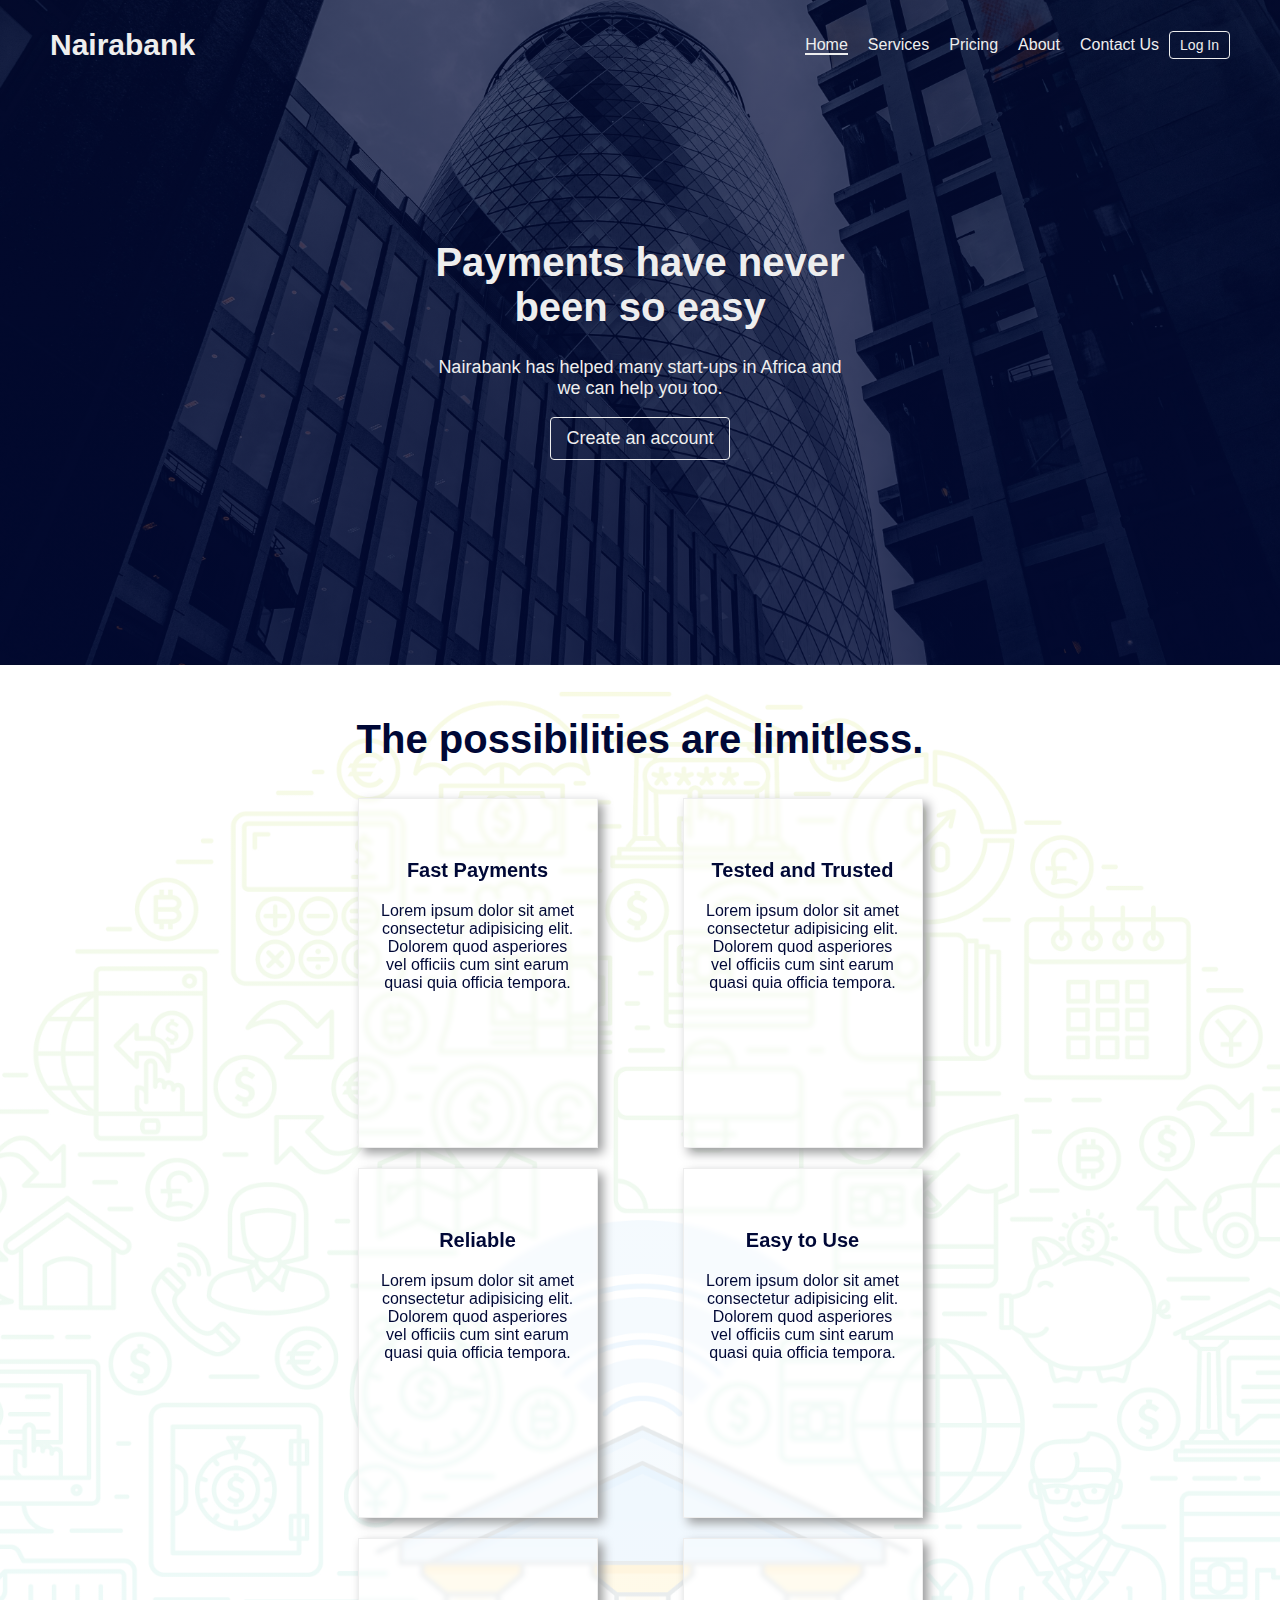
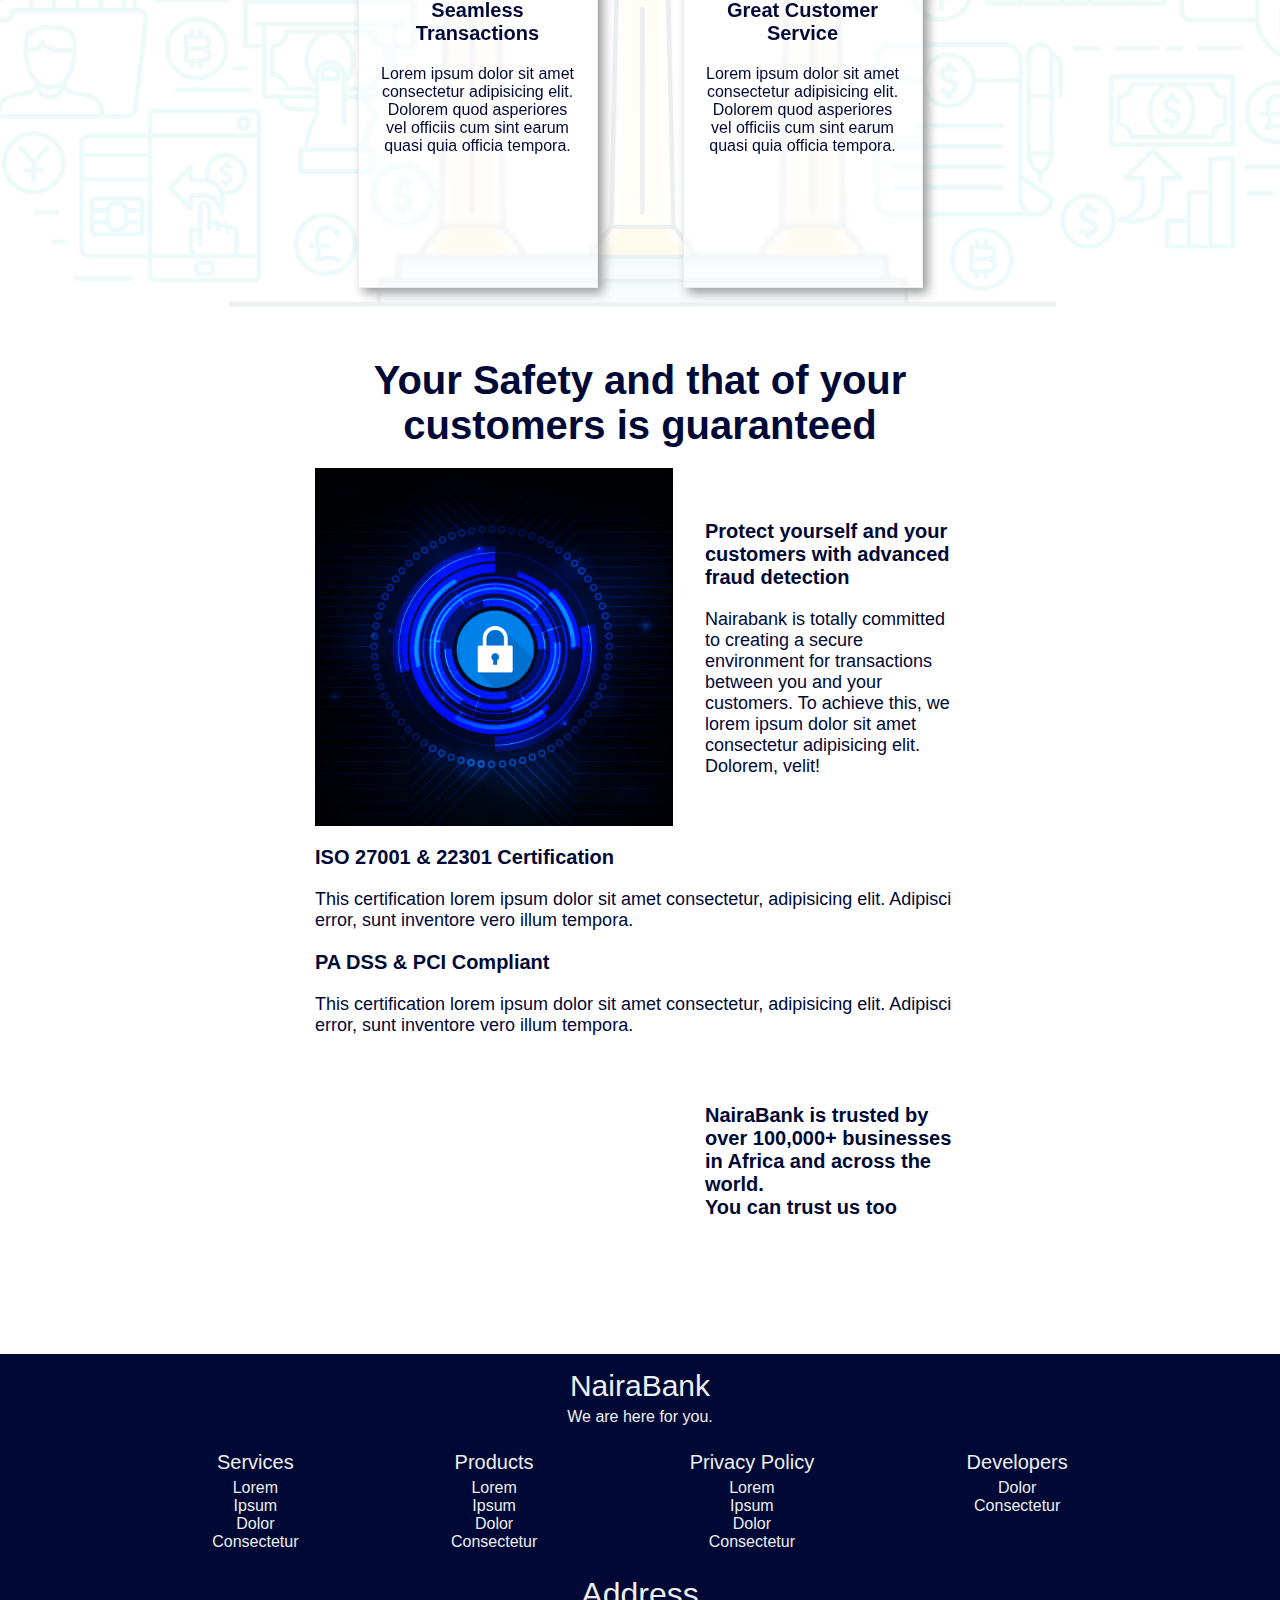
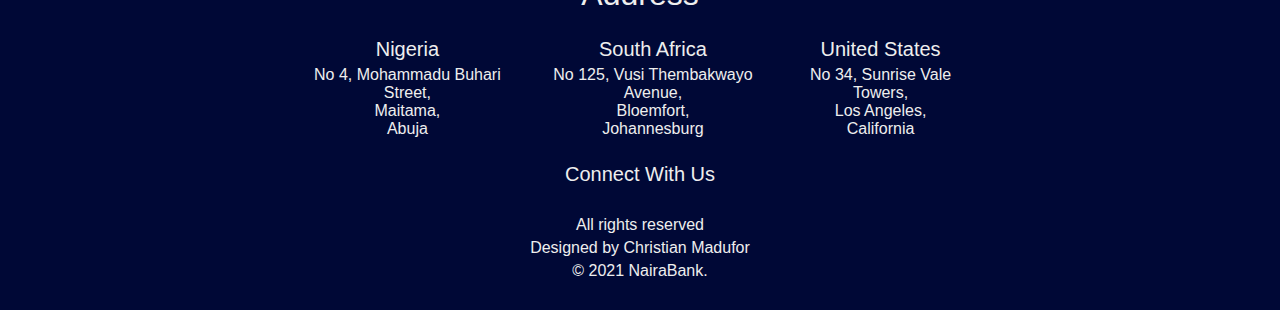
==== index.html @ 774ce153 "Uploading files properly" ====
<!DOCTYPE html>
<html lang="en">
  <head>
    <meta charset="UTF-8" />
    <meta http-equiv="X-UA-Compatible" content="IE=edge" />
    <meta name="viewport" content="width=device-width, initial-scale=1.0" />
    <link rel="stylesheet" href="css/style.css" />
    <link rel="stylesheet" href="https://pro.fontawesome.com/releases/v5.10.0/css/all.css" integrity="sha384-AYmEC3Yw5cVb3ZcuHtOA93w35dYTsvhLPVnYs9eStHfGJvOvKxVfELGroGkvsg+p" crossorigin="anonymous"/>
    <title>Welcome to NairaBank</title>
  </head>
  <body>
    <div id="slideout-menu">
      <ul>
        <li><a href="#" class="active-page">Home</a></li>
        <li><a href="#">Services</a></li>
        <li><a href="#">Pricing</a></li>
        <li><a href="#">About</a></li>
        <li><a href="#">Contact Us</a></li>
      </ul>
    </div>
    <section class="container">
      <header>
        <div class="logo">
          <h3 class="logo-name">Nairabank</h3>
        </div>
        <nav>
          <ul>
            <li><a href="#" class="active">Home</a></li>
            <li><a href="#">Services</a></li>
            <li><a href="#">Pricing</a></li>
            <li><a href="#">About</a></li>
            <li><a href="#">Contact Us</a></li>
          </ul>
          <button class="nav-btn">Log In</button>
          <div id="menu-icon">
            <i id="menu-icon-logo" class="fas fa-bars"></i>
          </div>
        </nav>
      </header>
      <div class="hero">
        <h1 id="tagline">Payments have never been so easy</h1>
        <p>
          Nairabank has helped many start-ups in Africa and
          <br />
          we can help you too.
        </p>
        <button class="btn" type="button">Create an account</button>
      </div>
    </section>
    <section class="services">
      <h1>The possibilities are limitless.</h1>
      <div class="wrap">
        <div class="services-item">
          <div class="icon"><i class="fas fa-tachometer-alt"></i></div>
          <h3>Fast Payments</h3>
          <p>
            Lorem ipsum dolor sit amet consectetur adipisicing elit. Dolorem
            quod asperiores vel officiis cum sint earum quasi quia officia
            tempora.
          </p>
        </div>
        <div class="services-item">
          <div class="icon"><i class="fas fa-stamp"></i></div>
          <h3>Tested and Trusted</h3>
          <p>
            Lorem ipsum dolor sit amet consectetur adipisicing elit. Dolorem
            quod asperiores vel officiis cum sint earum quasi quia officia
            tempora.
          </p>
        </div>
        <div class="services-item">
          <div class="icon"><i class="far fa-clock"></i></div>
          <h3>Reliable</h3>
          <p>
            Lorem ipsum dolor sit amet consectetur adipisicing elit. Dolorem
            quod asperiores vel officiis cum sint earum quasi quia officia
            tempora.
          </p>
        </div>
        <div class="services-item">
          <div class="icon"><i class="fas fa-rocket"></i></div>
          <h3>Easy to Use</h3>
          <p>
            Lorem ipsum dolor sit amet consectetur adipisicing elit. Dolorem
            quod asperiores vel officiis cum sint earum quasi quia officia
            tempora.
          </p>
        </div>
        <div class="services-item">
          <div class="icon"><i class="fas fa-shipping-fast"></i></div>
          <h3>Seamless Transactions</h3>
          <p>
            Lorem ipsum dolor sit amet consectetur adipisicing elit. Dolorem
            quod asperiores vel officiis cum sint earum quasi quia officia
            tempora.
          </p>
        </div>
        <div class="services-item">
          <div class="icon"><i class="fas fa-globe"></i></div>
          <h3>Great Customer Service</h3>
          <p>
            Lorem ipsum dolor sit amet consectetur adipisicing elit. Dolorem
            quod asperiores vel officiis cum sint earum quasi quia officia
            tempora.
          </p>
        </div>
      </div>
    </section>
    <section class="security">
      <div class="wrap">
        <h1>Your Safety and that of your customers is guaranteed</h1>
        <div class="image-section">
          <img src="img/secure.jpg" alt="security" />
          <div class="image-section-text">
            <h3>
              Protect yourself and your customers with advanced fraud detection
            </h3>
            <p>
              Nairabank is totally committed to creating a secure environment
              for transactions between you and your customers. To achieve this,
              we lorem ipsum dolor sit amet consectetur adipisicing elit.
              Dolorem, velit!
            </p>
          </div>
        </div>
        <div class="certificates">
          <div>
            <h3>ISO 27001 & 22301 Certification</h3>
            <p>
              This certification lorem ipsum dolor sit amet consectetur,
              adipisicing elit. Adipisci error, sunt inventore vero illum tempora.
            </p>
          </div>
          <div>
            <h3>PA DSS & PCI Compliant</h3>
            <p>
              This certification lorem ipsum dolor sit amet consectetur,
              adipisicing elit. Adipisci error, sunt inventore vero illum tempora.
            </p>
          </div>
        </div>
      </div>
    </section>
    <section class="partners">
      <div class="wrap">
        <div class="image-section">
          <img src="img/happy-customer.jpg" alt="" />
          <div>
            <h3>
              NairaBank is trusted by over 100,000+ businesses in Africa and
              across the world. <br />
              <span>You can trust us too</span>
            </h3>
          </div>
        </div>
      </div>
      <div class="partner-icons">
        <i class="fab fa-apple"></i>
        <i class="fab fa-paypal"></i>
        <i class="fab fa-google"></i>
        <i class="fab fa-amazon"></i>
        <i class="fab fa-twitter"></i>
      </div>
    </section>
    <footer>
      <div class="footer-logo">
        <h2 class="logo-name">NairaBank</h2>
        <p>We are here for you.</p>
      </div>
      <div class="footer-items">
        <div>
          <h3>Services</h3>
          <ul>
            <li>Lorem</li>
            <li>Ipsum</li>
            <li>Dolor</li>
            <li>Consectetur</li>
          </ul>
        </div>
        <div>
          <h3>Products</h3>
          <ul>
            <li>Lorem</li>
            <li>Ipsum</li>
            <li>Dolor</li>
            <li>Consectetur</li>
          </ul>
        </div>
        <div>
          <h3>Privacy Policy</h3>
          <ul>
            <li>Lorem</li>
            <li>Ipsum</li>
            <li>Dolor</li>
            <li>Consectetur</li>
          </ul>
        </div>
        <div>
          <h3>Developers</h3>
          <ul>
            <li>Dolor</li>
            <li>Consectetur</li>
          </ul>
        </div>
      </div>
      <h2>Address</h2>
      <div class="footer-items address">
        <div>
          <h3>Nigeria</h3>
          <p>
            No 4, Mohammadu Buhari Street,<br />
            Maitama,<br />
            Abuja
          </p>
        </div>
        <div>
          <h3>South Africa</h3>
          <p>
            No 125, Vusi Thembakwayo Avenue,<br />
            Bloemfort,<br />
            Johannesburg
          </p>
        </div>
        <div>
          <h3>United States</h3>
          <p>
            No 34, Sunrise Vale Towers,<br />
            Los Angeles,<br />
            California
          </div>
        </p>
      </div>
      <div class="social-media">
        <h3>Connect With Us</h3>
        <ul class="social-media-links">
          <li>
            <a href="#"><i class="fab fa-github"></i></a>
          </li>
          <li>
            <a href="#"><i class="fab fa-twitter"></i></a>
          </li>
          <li>
            <a href="#"><i class="fab fa-facebook"></i></a>
          </li>
          <li>
            <a href="#"><i class="fab fa-instagram"></i></a>
          </li>
        </ul>
      </div>
      <div>
        <p>All rights reserved</p>
        <p>Designed by Christian Madufor</p>
        <p>&copy 2021 NairaBank.</p>
      </div>
    </footer>

    <!-- JAVASCRIPT -->

    <script src="main.js"></script>
  </body>
</html>
---- css/style.css ----
body {
  margin: 0;
  padding: 0;
  box-sizing: border-box;
  font-family: "Gill Sans", "Gill Sans MT", Calibri, "Trebuchet MS", sans-serif;
  color: rgb(0, 8, 54);
  /* overflow: hidden; */
}
*,
*:before,
*:after {
  box-sizing: inherit;
}
h1,
h2,
h3 {
  font-family: -apple-system, BlinkMacSystemFont, "Segoe UI", Roboto, Oxygen,
    Ubuntu, Cantarell, "Open Sans", "Helvetica Neue", sans-serif;
  font-weight: bold;
}
h1 {
  font-size: 26px;
}
h2 {
  font-size: 22px;
}
h3 {
  font-size: 18px;
}
p {
  font-size: 16px;
}
img {
  display: block;
  width: 100%;
}
a {
  text-decoration: none;
  color: inherit;
}
ul {
  list-style: none;
  padding: 0;
}
header,
nav {
  display: flex;
  align-items: center;
  justify-content: space-between;
}
.container {
  width: 100%;
  background-image: linear-gradient(rgba(0, 8, 54, 0.7), rgba(0, 8, 54, 0.8)),
    url(../img/buildings.jpg);
  background-repeat: no-repeat;
  background-size: cover;
  background-position: center;
  padding-bottom: 5px;
  color: #eee;
  position: relative;
}
header {
  padding: 20px 25px;
}

nav ul {
  display: none;
}
.active {
  border-bottom: 2px solid #eee;
}
.active-page {
  border-bottom: 2px solid #eee;
}
#slideout-menu {
  background: rgba(0, 8, 54, 0.7);
  z-index: 50;
  position: absolute;
  transition: 0.6s;
  padding-top: 110px;
  padding-right: 50px;
  width: 100%;
  height: 100vh;
  text-align: right;
  display: block;
  /* for JS */
  opacity: 0;
  pointer-events: none;
}
#slideout-menu ul {
  display: block;
  color: #eee;
}
#slideout-menu li {
  padding: 4px;
  margin-bottom: 5px;
}
#slideout-menu a {
  font-size: 20px;
  color: #eee;
}
#menu-icon {
  color: #eee;
  font-size: 20px;
  margin: 0 20px;
  z-index: 100;
}

button {
  border: 1px solid #eee;
  border-radius: 4px;
  font-size: 14px;
  padding: 10px 15px;
  color: #eee;
  background-color: transparent;
}
.nav-btn {
  padding: 5px 10px;
}
/* .logo-name {
  font-size: 20px;
  margin: 0;
} */
.hero {
  width: 80%;
  max-width: 500px;
  margin: 90px auto 150px auto;
  padding: 0 10px;
  text-align: center;
}
.services {
  background-image: linear-gradient(
      rgba(255, 255, 255, 0.8),
      rgba(255, 255, 255, 0.9)
    ),
    url(../img/art.png);
  background-repeat: no-repeat;
  background-size: cover;
  background-position: center;
  text-align: center;
  padding: 25px 20px;
}
.wrap {
  max-width: 500px;
  margin: 0 auto;
  /* max-width: 620px; */
  display: flex;
  flex-direction: row;
  flex-wrap: wrap;
  align-items: center;
  justify-items: center;
}
.services-item {
  width: 240px;
  height: 350px;
  margin: 10px auto;
  padding: 40px 20px;
  border: 1px solid #eee;
  background-color: rgba(255, 255, 255, 0.3);
  backdrop-filter: blur(2px);
  box-shadow: 5px 5px 10px rgb(154, 155, 156);
}
.services-item p {
  font-size: 16px;
}
.icon {
  color: royalblue;
  font-size: 40px;
}
.image-section {
  display: flex;
  flex-direction: column;
  justify-content: space-between;
  align-items: center;
  justify-items: center;
}
.security,
.partners {
  padding: 15px 20px;
}
.security h1 {
  text-align: center;
  max-width: 580px;
  margin: 20px auto;
}
.social-media ul {
  display: flex;
}
.partner-icons {
  margin: 30px 0;
  display: flex;
  align-items: center;
  justify-content: center;
}
.partner-icons i {
  font-size: 36px;
  margin: 0 10px;
}
footer {
  padding: 15px 10px;
  background-color: rgb(0, 8, 54);
  color: #eee;
  text-align: center;
}
footer h2,
footer h3,
footer h4,
footer p,
footer ul {
  margin: 5px;
  font-weight: 400;
}
footer > div {
  margin-bottom: 15px;
}
ul.social-media-links {
  display: flex;
  align-items: center;
  width: 150px;
  justify-content: space-around;
  margin: 0 auto;
}
.social-media-links li {
  margin: 5px 10px;
}
.social-media-links li i {
  font-size: 20px;
}

/* MEDIA QUERIES */
@media (min-width: 728px) {
  .logo-name {
    font-size: 30px;
    margin: 0px;
  }
  .btn {
    font-size: 18px;
  }
  header {
    padding: 20px 50px;
  }
  nav ul {
    display: block;
    display: flex;
    flex-direction: row;
  }
  nav ul li {
    margin: 0 10px;
  }
  #slideout-menu,
  #menu-icon {
    display: none;
  }
  .hero {
    margin: 150px auto 200px auto;
  }
  .tagline {
    font-size: 48px;
  }
  .wrap {
    max-width: 650px;
  }
  .image-section {
    display: flex;
    flex-direction: row;
    justify-content: space-between;
    align-items: center;
    justify-items: center;
  }
  .image-section img {
    width: 55%;
  }
  .image-section div {
    width: 40%;
  }
  h1 {
    font-size: 40px;
  }
  h2 {
    font-size: 32px;
  }
  h3 {
    font-size: 20px;
  }
  p {
    font-size: 18px;
  }
  .partner-icons {
    margin: 50px 0;
  }
  .partner-icons i {
    font-size: 70px;
    margin: 0 15px;
  }
  footer p {
    font-size: 16px;
  }
  .footer-items {
    width: 80%;
    display: flex;
    align-items: flex-start;
    justify-items: center;
    justify-content: space-around;
    margin: 20px auto;
  }
  .address {
    max-width: 700px;
    align-items: center;
  }
}
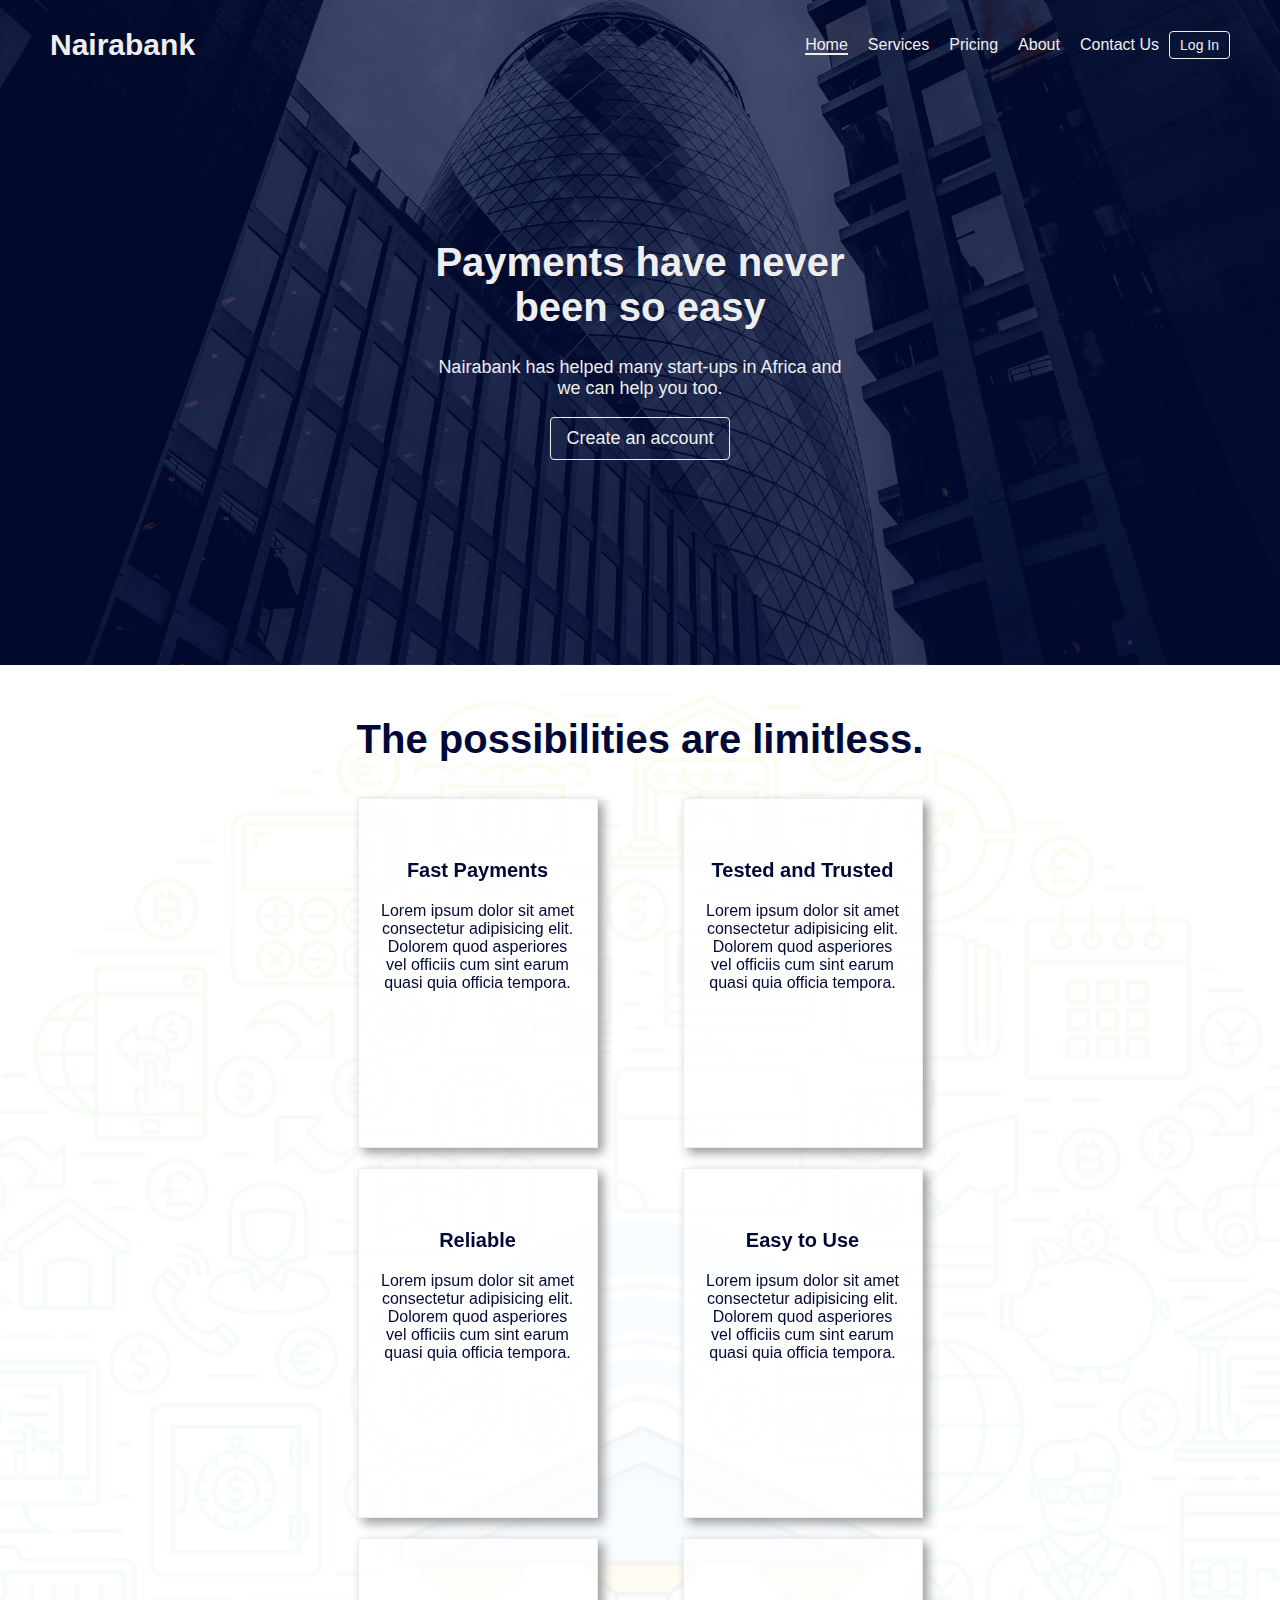
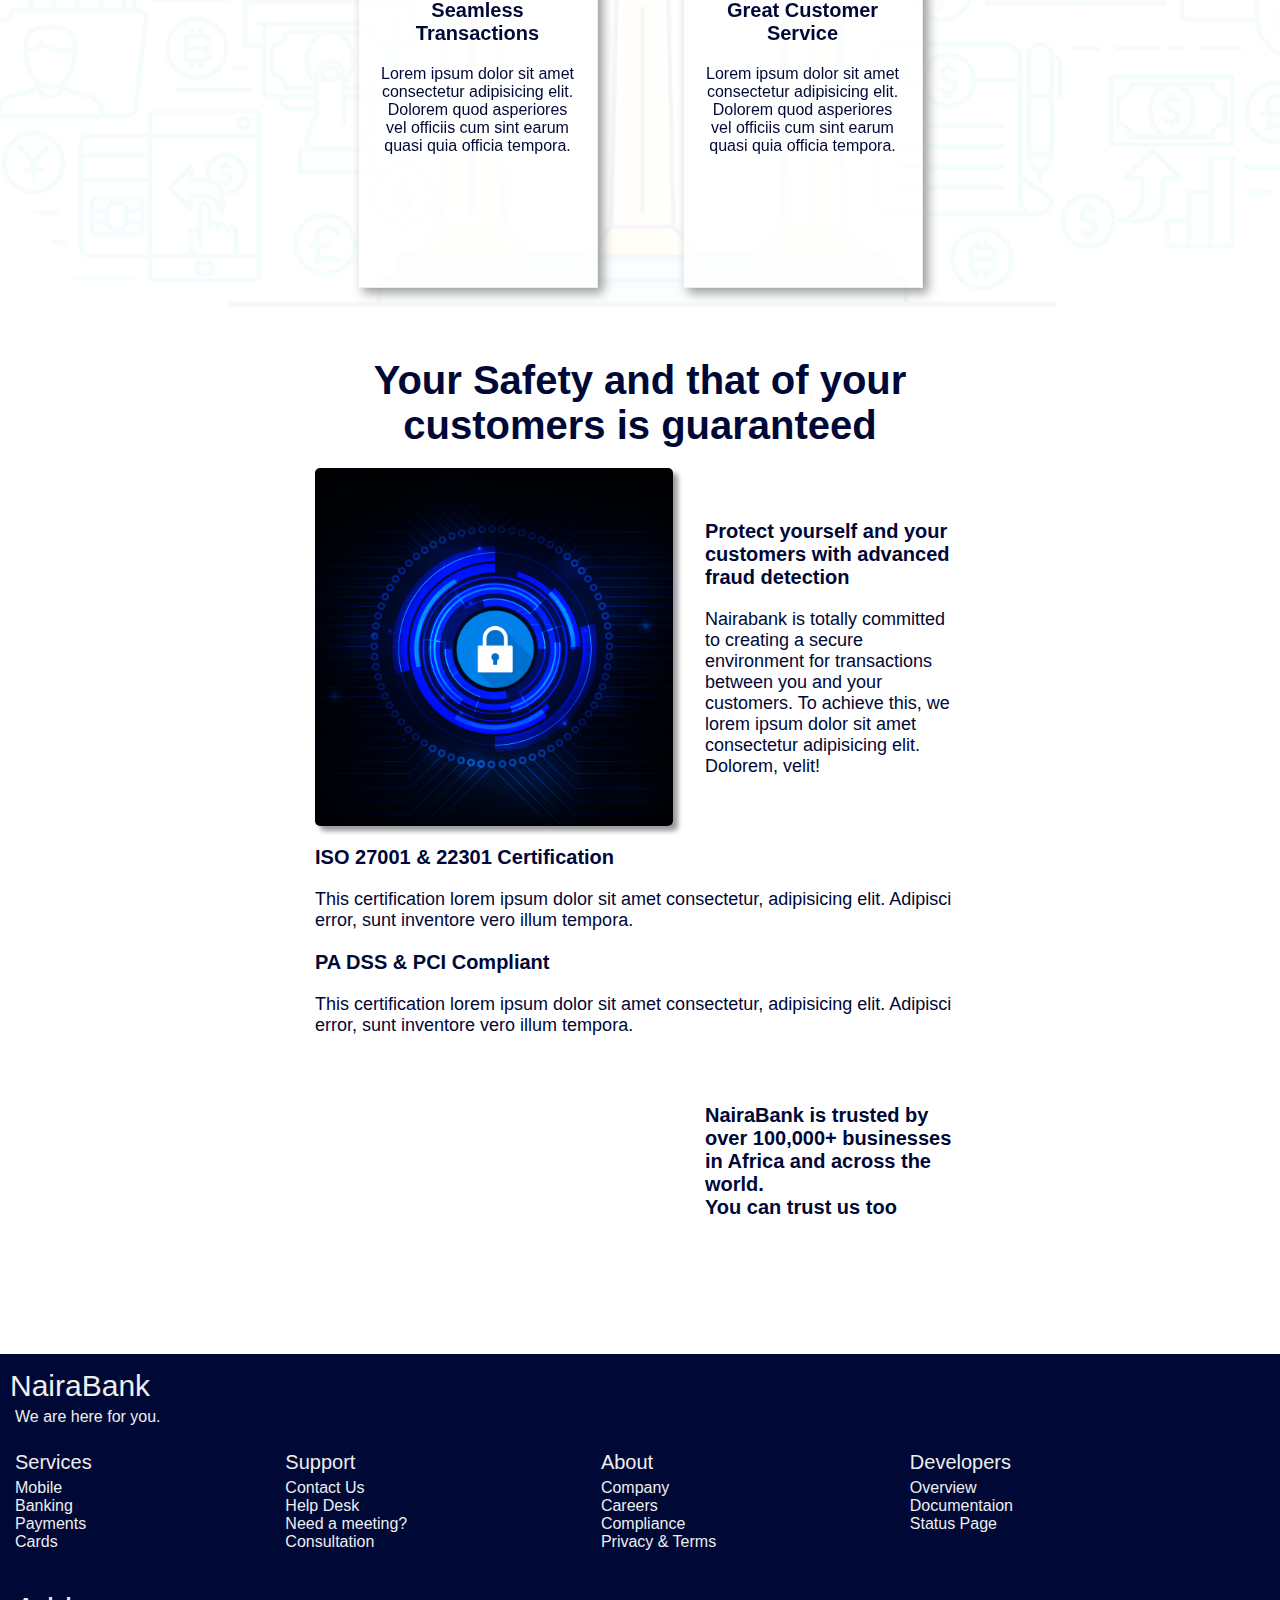
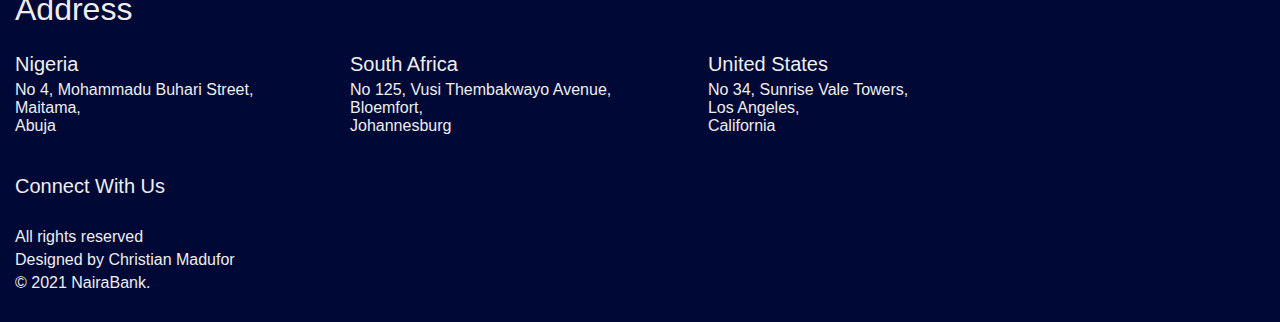
==== commit aaa9f8c2: "Add files via upload" ====
--- a/index.html
+++ b/index.html
@@ -171,35 +171,36 @@
         <div>
           <h3>Services</h3>
           <ul>
-            <li>Lorem</li>
-            <li>Ipsum</li>
-            <li>Dolor</li>
-            <li>Consectetur</li>
-          </ul>
-        </div>
-        <div>
-          <h3>Products</h3>
-          <ul>
-            <li>Lorem</li>
-            <li>Ipsum</li>
-            <li>Dolor</li>
-            <li>Consectetur</li>
-          </ul>
-        </div>
-        <div>
-          <h3>Privacy Policy</h3>
-          <ul>
-            <li>Lorem</li>
-            <li>Ipsum</li>
-            <li>Dolor</li>
-            <li>Consectetur</li>
+            <li>Mobile</li>
+            <li>Banking</li>
+            <li>Payments</li>
+            <li>Cards</li>
+          </ul>
+        </div>
+        <div>
+          <h3>Support</h3>
+          <ul>
+            <li>Contact Us</li>
+            <li>Help Desk</li>
+            <li>Need a meeting?</li>
+            <li>Consultation</li>
+          </ul>
+        </div>
+        <div>
+          <h3>About</h3>
+          <ul>
+            <li>Company</li>
+            <li>Careers</li>
+            <li>Compliance</li>
+            <li>Privacy & Terms</li>
           </ul>
         </div>
         <div>
           <h3>Developers</h3>
           <ul>
-            <li>Dolor</li>
-            <li>Consectetur</li>
+            <li>Overview</li>
+            <li>Documentaion</li>
+            <li>Status Page</li>
           </ul>
         </div>
       </div>
--- a/css/style.css
+++ b/css/style.css
@@ -130,8 +130,8 @@
 }
 .services {
   background-image: linear-gradient(
-      rgba(255, 255, 255, 0.8),
-      rgba(255, 255, 255, 0.9)
+      rgba(255, 255, 255, 0.9),
+      rgba(255, 255, 255, 0.95)
     ),
     url(../img/art.png);
   background-repeat: no-repeat;
@@ -156,7 +156,7 @@
   margin: 10px auto;
   padding: 40px 20px;
   border: 1px solid #eee;
-  background-color: rgba(255, 255, 255, 0.3);
+  background-color: rgba(255, 255, 255, 0.6);
   backdrop-filter: blur(2px);
   box-shadow: 5px 5px 10px rgb(154, 155, 156);
 }
@@ -173,6 +173,10 @@
   justify-content: space-between;
   align-items: center;
   justify-items: center;
+}
+.image-section img {
+  border-radius: 5px;
+  box-shadow: 5px 5px 5px rgb(154, 155, 156);
 }
 .security,
 .partners {
@@ -200,7 +204,7 @@
   padding: 15px 10px;
   background-color: rgb(0, 8, 54);
   color: #eee;
-  text-align: center;
+  text-align: left;
 }
 footer h2,
 footer h3,
@@ -210,7 +214,7 @@
   margin: 5px;
   font-weight: 400;
 }
-footer > div {
+footer div {
   margin-bottom: 15px;
 }
 ul.social-media-links {
@@ -299,12 +303,11 @@
     width: 80%;
     display: flex;
     align-items: flex-start;
-    justify-items: center;
-    justify-content: space-around;
-    margin: 20px auto;
+    justify-content: space-between;
+    margin: 20px 0;
   }
   .address {
-    max-width: 700px;
-    align-items: center;
-  }
-}
+    width: 80%;
+    max-width: 1000px;
+  }
+}
